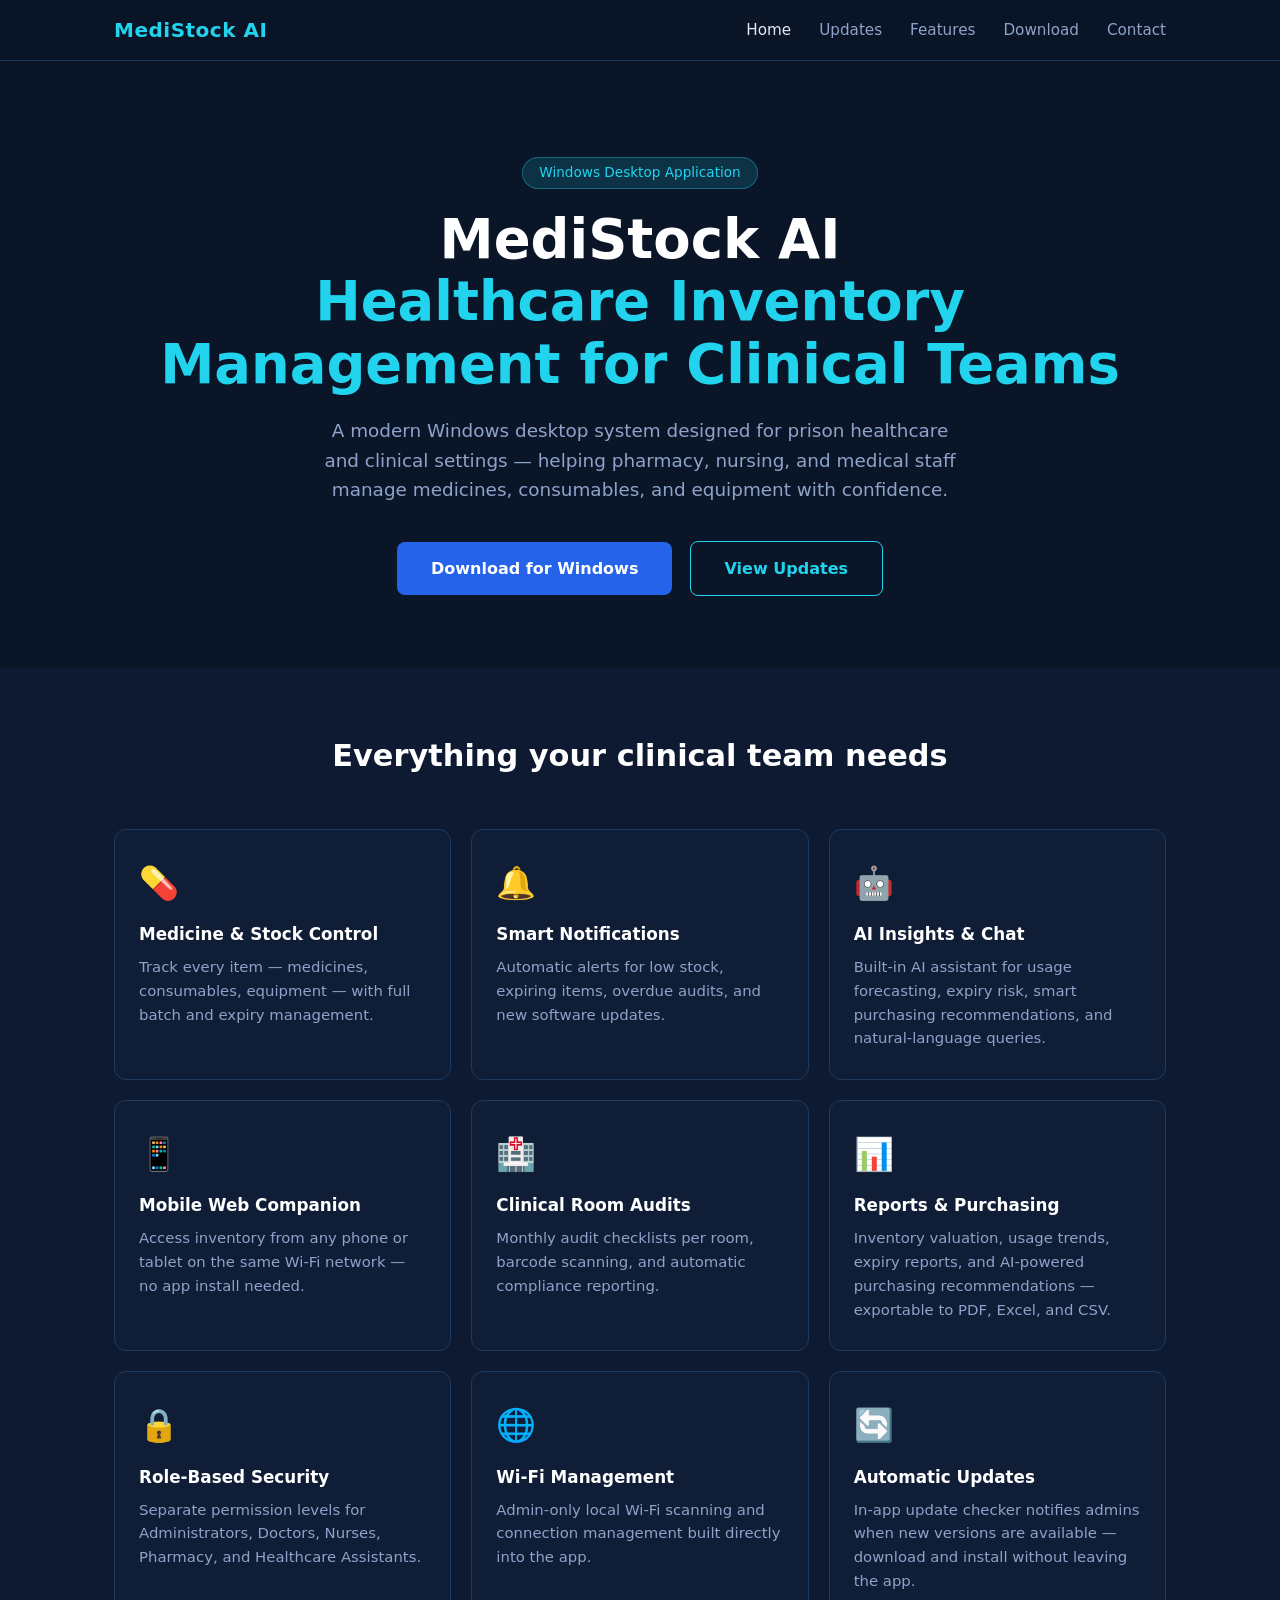
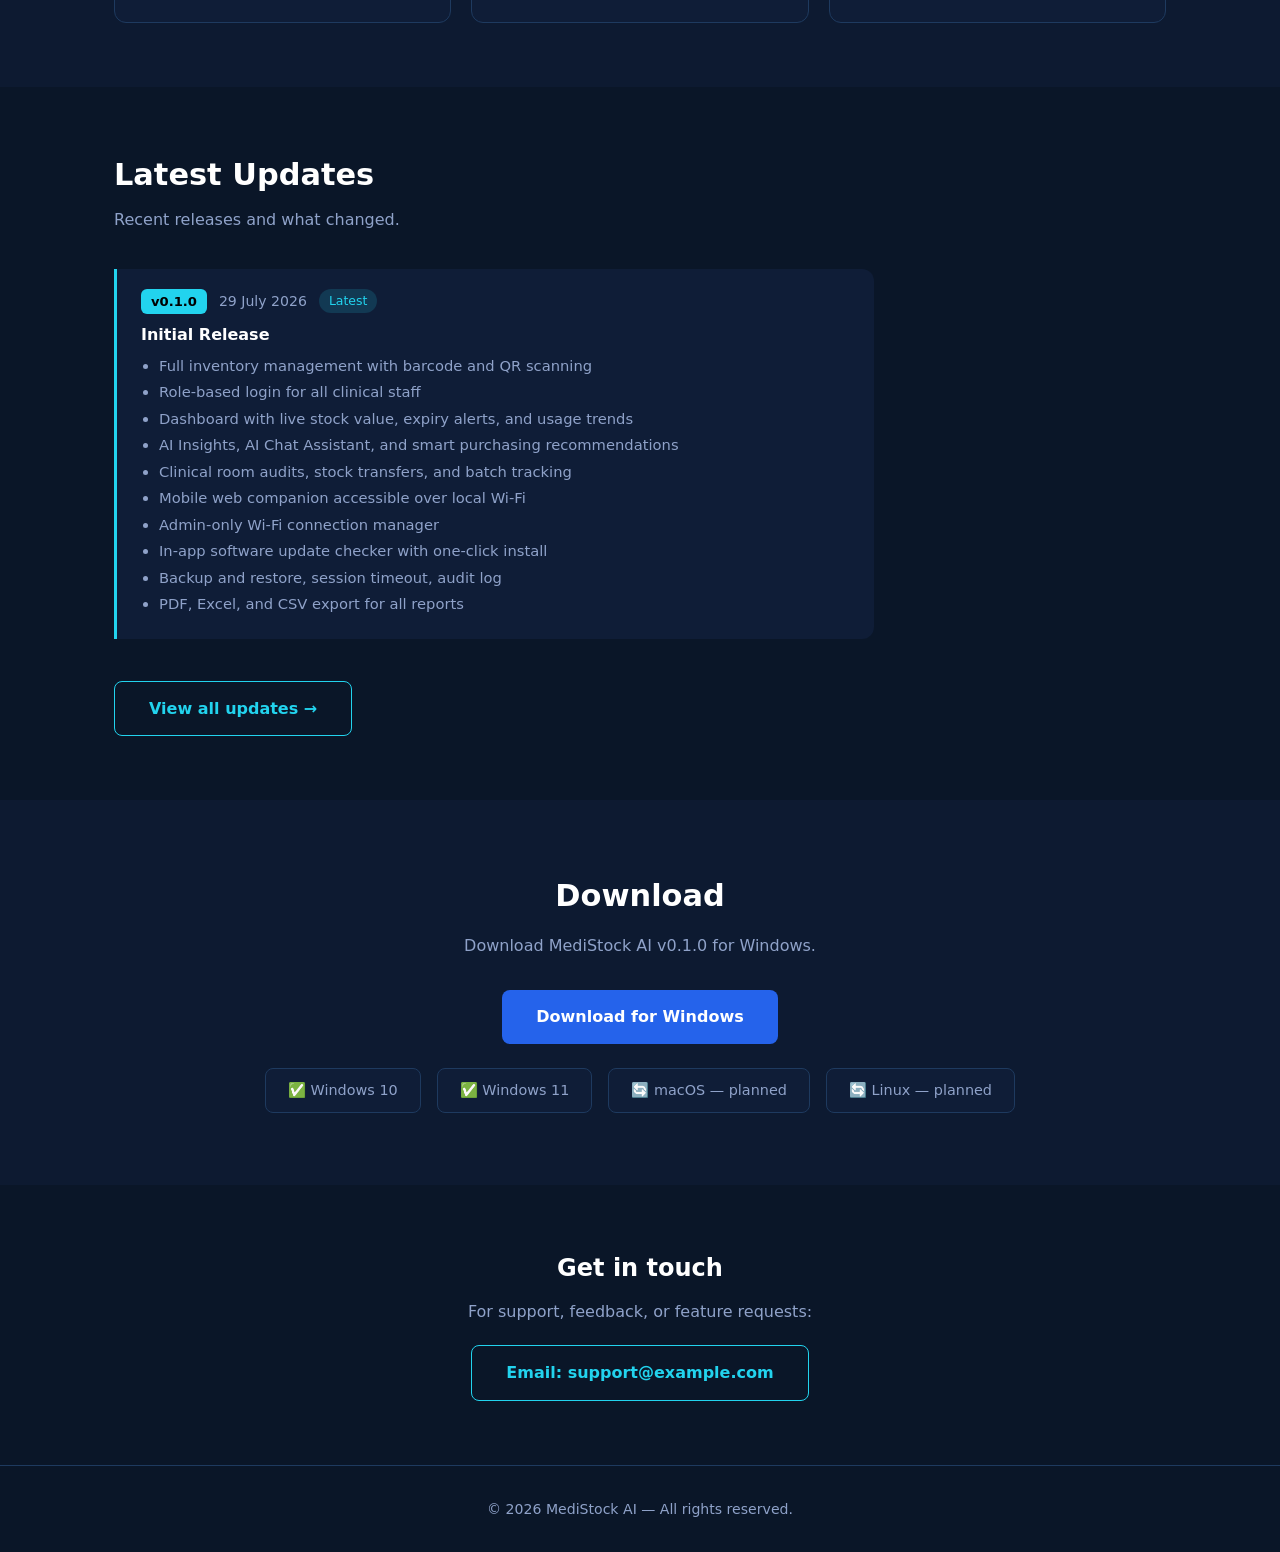
==== index.html @ c0f45f2c "Initial commit — MediStock AI v0.1.0 Full inventory management system for prison healthcare settings" ====
<!DOCTYPE html>
<html lang="en">
<head>
  <meta charset="UTF-8" />
  <meta name="viewport" content="width=device-width, initial-scale=1.0" />
  <title id="page-title">Loading...</title>
  <meta name="description" id="page-desc" content="" />
  <link rel="stylesheet" href="assets/style.css" />
  <script src="config.js"></script>
</head>
<body>

<!-- ── Navigation ── -->
<nav>
  <div class="nav-inner">
    <span class="nav-logo" id="nav-logo">Loading...</span>
    <ul class="nav-links">
      <li><a href="index.html" class="active">Home</a></li>
      <li><a href="updates.html">Updates</a></li>
      <li><a href="#features">Features</a></li>
      <li><a href="#download">Download</a></li>
      <li><a href="#contact">Contact</a></li>
    </ul>
  </div>
</nav>

<!-- ── Hero ── -->
<section class="hero">
  <div class="container">
    <div class="hero-badge">Windows Desktop Application</div>
    <h1 id="hero-title">Healthcare Inventory<br /><span id="hero-accent">Management System</span></h1>
    <p id="hero-desc"></p>
    <a id="hero-download-btn" href="#download" class="btn btn-primary">Download for Windows</a>
    <a href="updates.html" class="btn btn-outline">View Updates</a>
  </div>
</section>

<!-- ── Features ── -->
<section class="features" id="features">
  <div class="container">
    <h2>Everything your clinical team needs</h2>
    <div class="feature-grid">

      <div class="feature-card">
        <div class="icon">💊</div>
        <h3>Medicine & Stock Control</h3>
        <p>Track every item — medicines, consumables, equipment — with full batch and expiry management.</p>
      </div>

      <div class="feature-card">
        <div class="icon">🔔</div>
        <h3>Smart Notifications</h3>
        <p>Automatic alerts for low stock, expiring items, overdue audits, and new software updates.</p>
      </div>

      <div class="feature-card">
        <div class="icon">🤖</div>
        <h3>AI Insights &amp; Chat</h3>
        <p>Built-in AI assistant for usage forecasting, expiry risk, smart purchasing recommendations, and natural-language queries.</p>
      </div>

      <div class="feature-card">
        <div class="icon">📱</div>
        <h3>Mobile Web Companion</h3>
        <p>Access inventory from any phone or tablet on the same Wi-Fi network — no app install needed.</p>
      </div>

      <div class="feature-card">
        <div class="icon">🏥</div>
        <h3>Clinical Room Audits</h3>
        <p>Monthly audit checklists per room, barcode scanning, and automatic compliance reporting.</p>
      </div>

      <div class="feature-card">
        <div class="icon">📊</div>
        <h3>Reports &amp; Purchasing</h3>
        <p>Inventory valuation, usage trends, expiry reports, and AI-powered purchasing recommendations — exportable to PDF, Excel, and CSV.</p>
      </div>

      <div class="feature-card">
        <div class="icon">🔒</div>
        <h3>Role-Based Security</h3>
        <p>Separate permission levels for Administrators, Doctors, Nurses, Pharmacy, and Healthcare Assistants.</p>
      </div>

      <div class="feature-card">
        <div class="icon">🌐</div>
        <h3>Wi-Fi Management</h3>
        <p>Admin-only local Wi-Fi scanning and connection management built directly into the app.</p>
      </div>

      <div class="feature-card">
        <div class="icon">🔄</div>
        <h3>Automatic Updates</h3>
        <p>In-app update checker notifies admins when new versions are available — download and install without leaving the app.</p>
      </div>

    </div>
  </div>
</section>

<!-- ── Latest updates preview ── -->
<section class="updates" id="updates" style="max-width:var(--max-width);margin:0 auto;padding:64px 24px;">
  <h2>Latest Updates</h2>
  <p class="subtitle">Recent releases and what changed.</p>
  <div id="latest-update-preview" class="update-list">
    <p style="color:var(--color-muted)">Loading release information...</p>
  </div>
  <br />
  <a href="updates.html" class="btn btn-outline" style="margin-left:0">View all updates →</a>
</section>

<!-- ── Download ── -->
<section class="download" id="download">
  <div class="container">
    <h2>Download</h2>
    <p id="download-desc">Get the latest version for Windows.</p>
    <a id="download-main-btn" href="#" class="btn btn-primary">Download for Windows</a>
    <div class="platform-badges">
      <span class="platform-badge">✅ Windows 10</span>
      <span class="platform-badge">✅ Windows 11</span>
      <span class="platform-badge">🔄 macOS — planned</span>
      <span class="platform-badge">🔄 Linux — planned</span>
    </div>
  </div>
</section>

<!-- ── Contact ── -->
<section id="contact" style="padding:64px 24px;text-align:center;">
  <div class="container">
    <h2 style="color:#fff;margin-bottom:12px;">Get in touch</h2>
    <p style="color:var(--color-muted);margin-bottom:20px;">For support, feedback, or feature requests:</p>
    <a id="contact-email" href="#" class="btn btn-outline" style="margin-left:0">Email Support</a>
  </div>
</section>

<!-- ── Footer ── -->
<footer>
  <div class="container">
    <p id="footer-text">&copy; 2026 — All rights reserved.</p>
  </div>
</footer>

<script>
  // Apply config to every element in the page
  document.getElementById("page-title").textContent = SITE_CONFIG.appName + " — " + SITE_CONFIG.appTagline;
  document.getElementById("page-desc").setAttribute("content", SITE_CONFIG.appDescription);
  document.getElementById("nav-logo").textContent = SITE_CONFIG.appName;
  document.getElementById("hero-title").innerHTML =
    SITE_CONFIG.appName + "<br /><span style='color:var(--color-accent)'>" + SITE_CONFIG.appTagline + "</span>";
  document.getElementById("hero-desc").textContent = SITE_CONFIG.appDescription;
  document.getElementById("hero-download-btn").textContent = SITE_CONFIG.downloadLabel;
  document.getElementById("hero-download-btn").href = SITE_CONFIG.downloadUrl;
  document.getElementById("download-desc").textContent =
    "Download " + SITE_CONFIG.appName + " v" + SITE_CONFIG.currentVersion + " for Windows.";
  document.getElementById("download-main-btn").textContent = SITE_CONFIG.downloadLabel;
  document.getElementById("download-main-btn").href = SITE_CONFIG.downloadUrl;
  document.getElementById("contact-email").textContent = "Email: " + SITE_CONFIG.supportEmail;
  document.getElementById("contact-email").href = "mailto:" + SITE_CONFIG.supportEmail;
  document.getElementById("footer-text").innerHTML =
    "&copy; " + new Date().getFullYear() + " " + SITE_CONFIG.appName + " &mdash; All rights reserved.";

  // Load latest update from manifest
  fetch("medistock_version.json?v=" + Date.now())
    .then(r => r.json())
    .then(data => {
      const box = document.getElementById("latest-update-preview");
      const notes = (data.release_notes || "").split("\n").filter(l => l.trim());
      const items = notes.map(l => "<li>" + l.replace(/^[-•]\s*/, "") + "</li>").join("");
      box.innerHTML = `
        <div class="update-entry latest">
          <div class="update-meta">
            <span class="version-badge">v${data.version}</span>
            <span class="update-date">${data.release_date || ""}</span>
            <span class="update-label-latest">Latest</span>
          </div>
          <h3>${data.title || "Release v" + data.version}</h3>
          <ul>${items || "<li>See full release notes on the Updates page.</li>"}</ul>
        </div>`;
    })
    .catch(() => {
      document.getElementById("latest-update-preview").innerHTML =
        "<p style='color:var(--color-muted)'>Release information unavailable.</p>";
    });
</script>

</body>
</html>
---- assets/style.css ----
/* ═══════════════════════════════════════════════════════════════
   Site-wide styles — colours driven by config.js via CSS variables
   ═══════════════════════════════════════════════════════════════ */

:root {
  --color-bg:        #0a1628;
  --color-card:      #0f1d37;
  --color-primary:   #2563eb;
  --color-accent:    #22d3ee;
  --color-text:      #e2e8f0;
  --color-muted:     #8fa2c9;
  --color-border:    #1e3a5f;
  --color-success:   #22c55e;
  --color-warning:   #fbbf24;
  --color-danger:    #ef4444;
  --radius:          12px;
  --max-width:       1100px;
  --font:            'Segoe UI', system-ui, -apple-system, sans-serif;
}

*, *::before, *::after { box-sizing: border-box; margin: 0; padding: 0; }

html { scroll-behavior: smooth; }

body {
  background: var(--color-bg);
  color: var(--color-text);
  font-family: var(--font);
  line-height: 1.6;
  min-height: 100vh;
}

a { color: var(--color-accent); text-decoration: none; }
a:hover { text-decoration: underline; }

/* ── Layout ── */
.container { max-width: var(--max-width); margin: 0 auto; padding: 0 24px; }

/* ── Nav ── */
nav {
  background: rgba(10,22,40,.96);
  backdrop-filter: blur(8px);
  border-bottom: 1px solid var(--color-border);
  position: sticky;
  top: 0;
  z-index: 100;
}
.nav-inner {
  display: flex;
  align-items: center;
  justify-content: space-between;
  padding: 14px 24px;
  max-width: var(--max-width);
  margin: 0 auto;
}
.nav-logo {
  font-size: 1.25rem;
  font-weight: 700;
  color: var(--color-accent);
  letter-spacing: .5px;
}
.nav-links { display: flex; gap: 28px; list-style: none; }
.nav-links a { color: var(--color-muted); font-size: .95rem; transition: color .2s; }
.nav-links a:hover,
.nav-links a.active { color: var(--color-text); text-decoration: none; }

/* ── Hero ── */
.hero {
  padding: 96px 24px 72px;
  text-align: center;
}
.hero-badge {
  display: inline-block;
  background: rgba(34,211,238,.15);
  color: var(--color-accent);
  border: 1px solid rgba(34,211,238,.35);
  border-radius: 999px;
  padding: 4px 16px;
  font-size: .85rem;
  margin-bottom: 20px;
}
.hero h1 {
  font-size: clamp(2rem, 5vw, 3.4rem);
  font-weight: 800;
  color: #fff;
  line-height: 1.15;
  margin-bottom: 20px;
}
.hero h1 span { color: var(--color-accent); }
.hero p {
  font-size: 1.15rem;
  color: var(--color-muted);
  max-width: 640px;
  margin: 0 auto 36px;
}
.btn {
  display: inline-block;
  padding: 14px 34px;
  border-radius: 8px;
  font-size: 1rem;
  font-weight: 600;
  cursor: pointer;
  transition: opacity .2s, transform .15s;
  border: none;
}
.btn:hover { opacity: .88; transform: translateY(-1px); text-decoration: none; }
.btn-primary { background: var(--color-primary); color: #fff; }
.btn-outline {
  background: transparent;
  color: var(--color-accent);
  border: 1.5px solid var(--color-accent);
  margin-left: 12px;
}

/* ── Feature cards ── */
.features {
  padding: 64px 24px;
  background: rgba(15,29,55,.6);
}
.features h2 {
  text-align: center;
  font-size: 1.9rem;
  margin-bottom: 48px;
  color: #fff;
}
.feature-grid {
  display: grid;
  grid-template-columns: repeat(auto-fill, minmax(280px, 1fr));
  gap: 20px;
  max-width: var(--max-width);
  margin: 0 auto;
}
.feature-card {
  background: var(--color-card);
  border: 1px solid var(--color-border);
  border-radius: var(--radius);
  padding: 28px 24px;
}
.feature-card .icon { font-size: 2rem; margin-bottom: 12px; }
.feature-card h3 { font-size: 1.05rem; color: #fff; margin-bottom: 8px; }
.feature-card p { color: var(--color-muted); font-size: .93rem; }

/* ── Updates section ── */
.updates { padding: 64px 24px; }
.updates h2 {
  font-size: 1.9rem;
  color: #fff;
  margin-bottom: 8px;
}
.updates .subtitle {
  color: var(--color-muted);
  margin-bottom: 36px;
}
.update-list { max-width: 760px; }
.update-entry {
  border-left: 3px solid var(--color-primary);
  padding: 20px 24px;
  background: var(--color-card);
  border-radius: 0 var(--radius) var(--radius) 0;
  margin-bottom: 16px;
}
.update-entry.latest { border-color: var(--color-accent); }
.update-meta {
  display: flex;
  align-items: center;
  gap: 12px;
  margin-bottom: 8px;
}
.version-badge {
  background: var(--color-primary);
  color: #fff;
  border-radius: 6px;
  padding: 2px 10px;
  font-size: .82rem;
  font-weight: 700;
}
.update-entry.latest .version-badge { background: var(--color-accent); color: #000; }
.update-date { color: var(--color-muted); font-size: .88rem; }
.update-label-latest {
  background: rgba(34,211,238,.15);
  color: var(--color-accent);
  border-radius: 999px;
  padding: 2px 10px;
  font-size: .78rem;
}
.update-entry h3 { font-size: 1rem; color: #fff; margin-bottom: 6px; }
.update-entry ul { color: var(--color-muted); font-size: .92rem; padding-left: 18px; }
.update-entry ul li { margin-bottom: 3px; }

/* ── Download section ── */
.download {
  padding: 72px 24px;
  text-align: center;
  background: rgba(15,29,55,.6);
}
.download h2 { font-size: 1.9rem; color: #fff; margin-bottom: 12px; }
.download p { color: var(--color-muted); margin-bottom: 32px; }
.platform-badges {
  display: flex;
  justify-content: center;
  gap: 16px;
  flex-wrap: wrap;
  margin-top: 24px;
}
.platform-badge {
  background: var(--color-card);
  border: 1px solid var(--color-border);
  border-radius: 8px;
  padding: 10px 22px;
  color: var(--color-muted);
  font-size: .9rem;
}

/* ── Footer ── */
footer {
  border-top: 1px solid var(--color-border);
  padding: 32px 24px;
  text-align: center;
  color: var(--color-muted);
  font-size: .88rem;
}
footer a { color: var(--color-muted); }
footer a:hover { color: var(--color-text); }

/* ── Updates page specific ── */
.page-header {
  padding: 64px 24px 40px;
  border-bottom: 1px solid var(--color-border);
}
.page-header h1 { font-size: 2.2rem; color: #fff; margin-bottom: 8px; }
.page-header p { color: var(--color-muted); }

/* ── Manifest viewer ── */
.manifest-box {
  background: #050d1a;
  border: 1px solid var(--color-border);
  border-radius: var(--radius);
  padding: 20px;
  margin-top: 16px;
  font-family: 'Courier New', monospace;
  font-size: .88rem;
  color: #86efac;
  white-space: pre;
  overflow-x: auto;
}

/* ── Responsive ── */
@media (max-width: 640px) {
  .nav-links { gap: 14px; }
  .hero { padding: 60px 16px 48px; }
  .btn-outline { display: block; margin: 12px auto 0; }
}
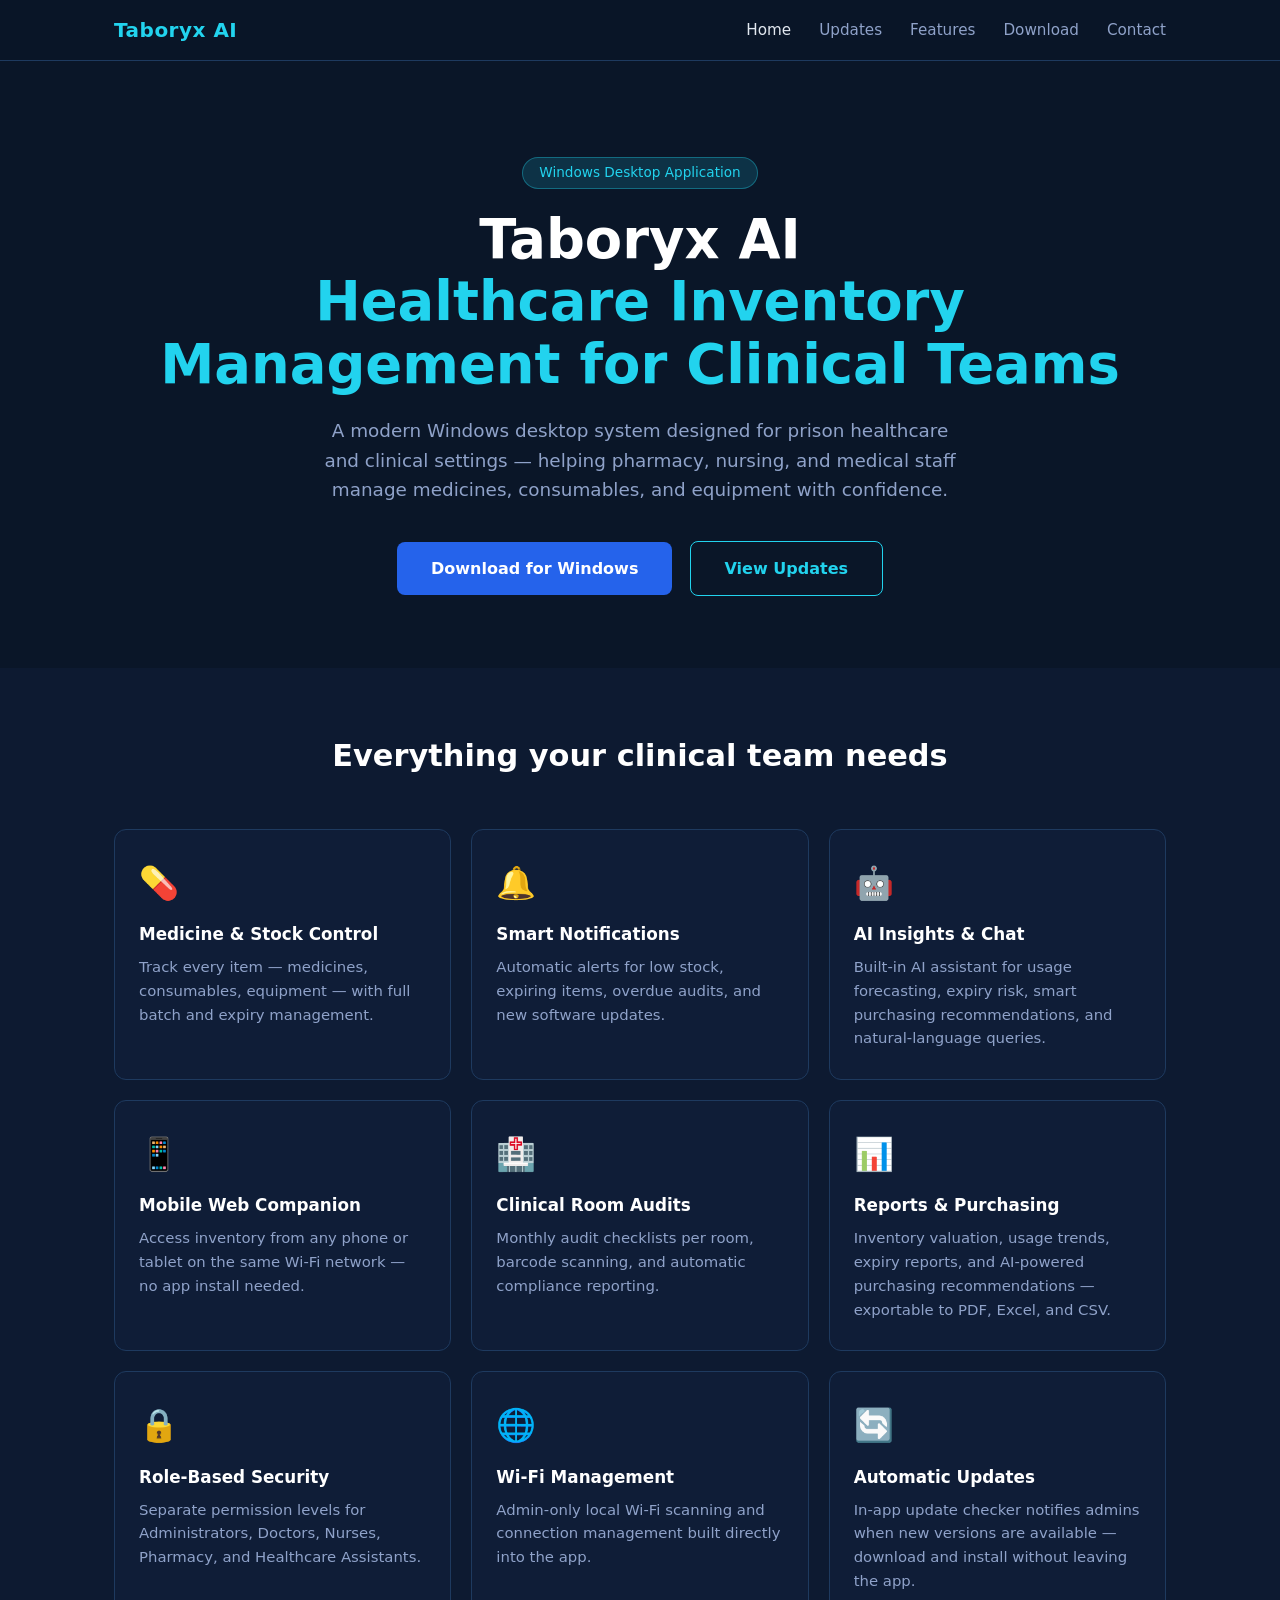
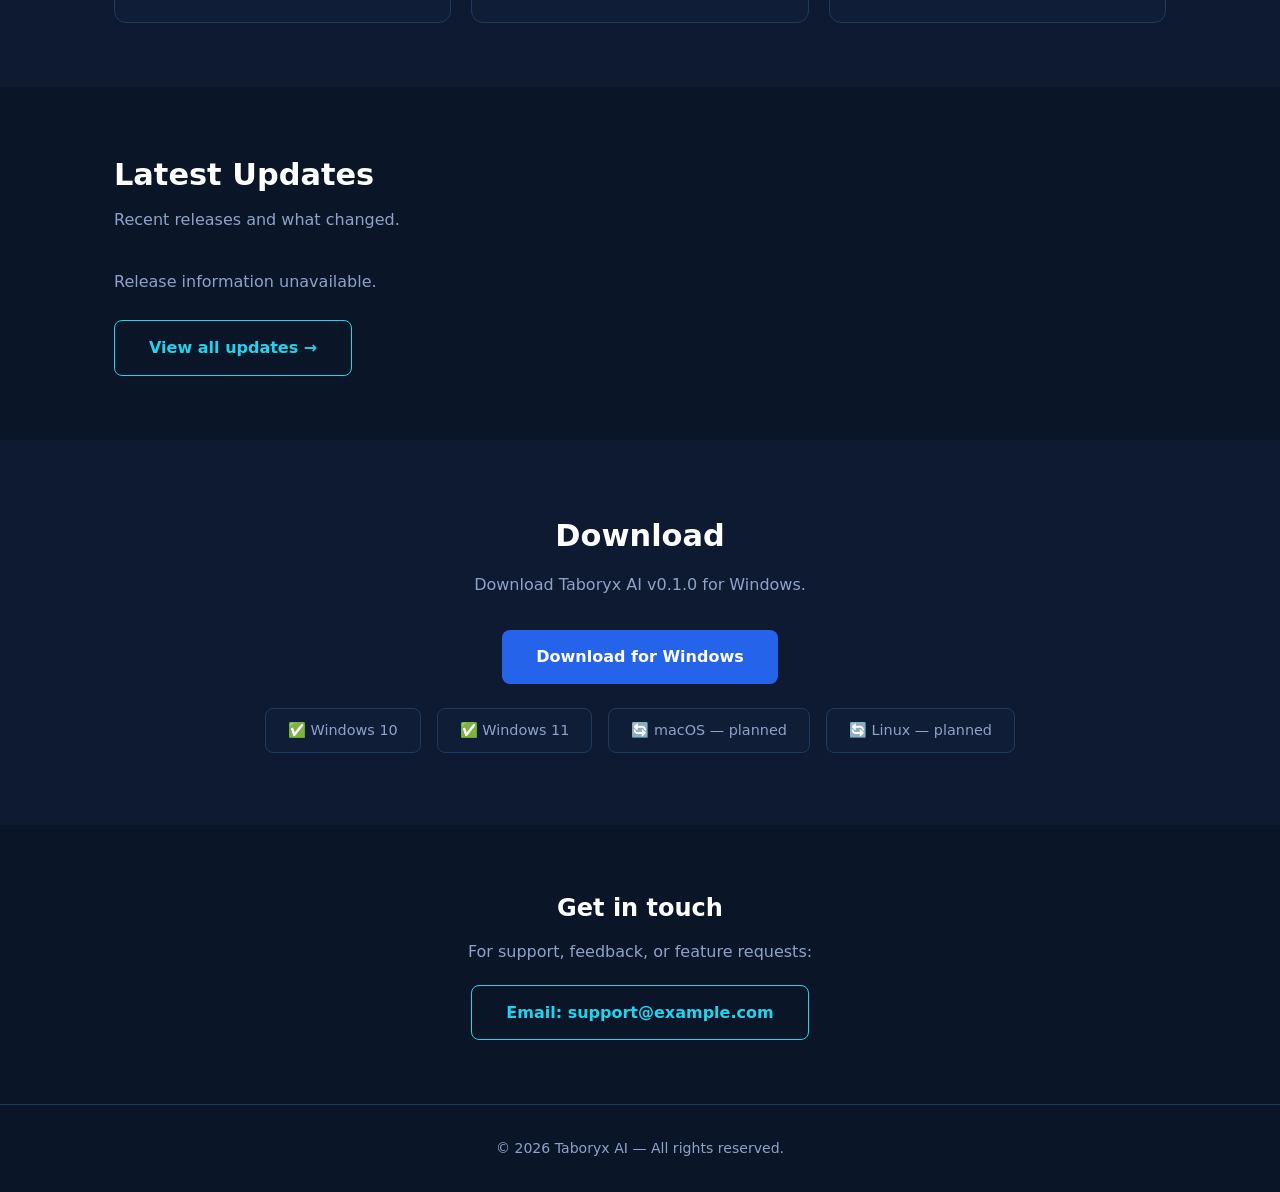
==== commit 0ccabcc1: "Rename: MediStock AI → Taboryx AI throughout codebase and website" ====
--- a/index.html
+++ b/index.html
@@ -161,7 +161,7 @@
     "&copy; " + new Date().getFullYear() + " " + SITE_CONFIG.appName + " &mdash; All rights reserved.";
 
   // Load latest update from manifest
-  fetch("medistock_version.json?v=" + Date.now())
+  fetch("Taboryx_version.json?v=" + Date.now())
     .then(r => r.json())
     .then(data => {
       const box = document.getElementById("latest-update-preview");
